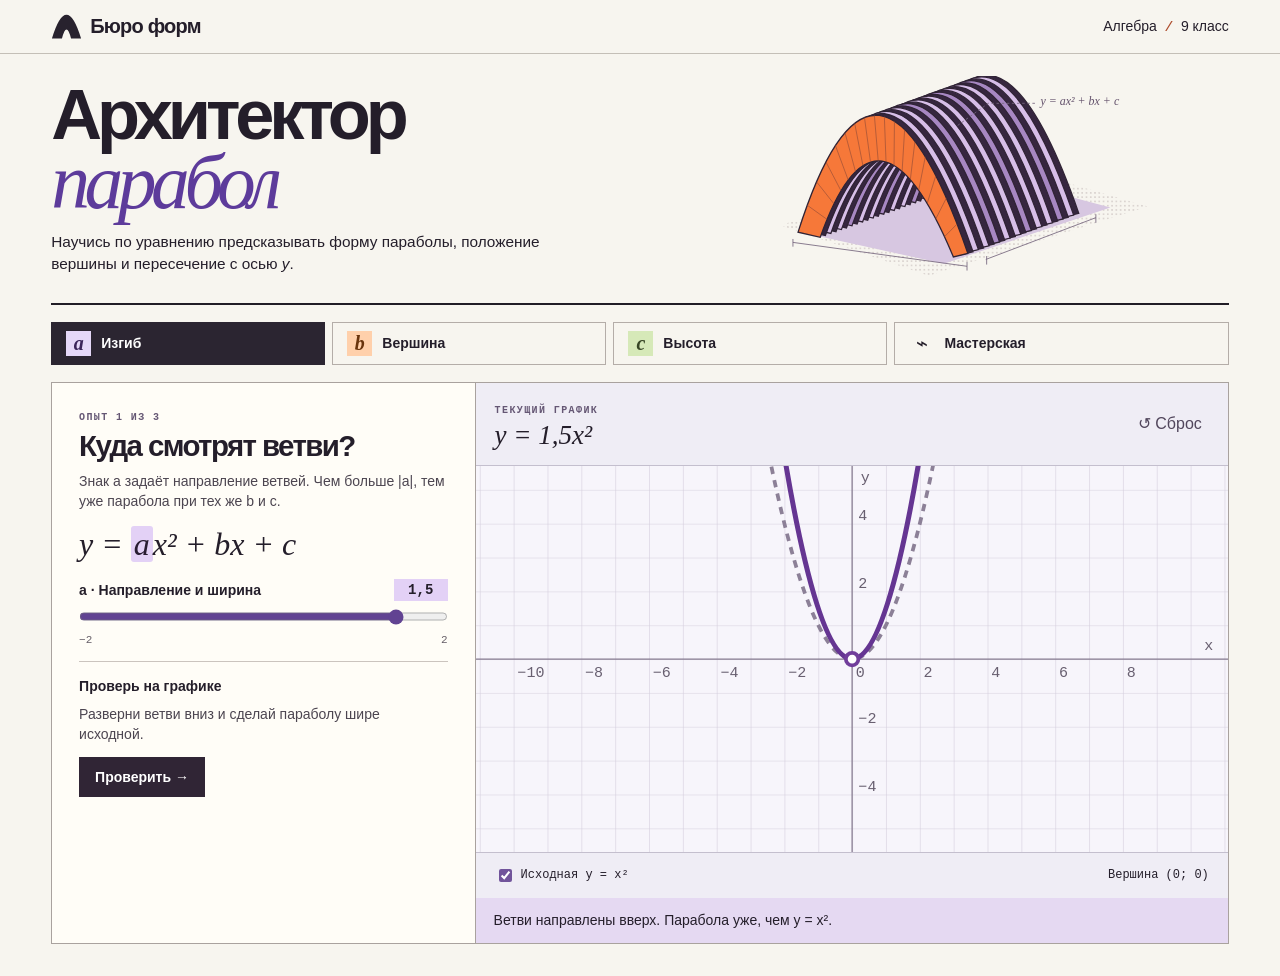
==== index.html @ 6758228d "Добавить учебный тренажёр «Архитектор парабол»" ====
<!doctype html>
<html lang="ru"><head><meta charset="utf-8"><meta name="viewport" content="width=device-width,initial-scale=1"><meta name="theme-color" content="#f7f5ef"><title>Архитектор парабол — Бюро форм</title><link rel="stylesheet" href="style.css"><script src="app.js" defer></script></head><body>
<header><div class="wrap top"><a class="brand" href="./"><svg viewBox="0 0 34 30" aria-hidden="true"><path d="M1 28Q17 -24 33 28H22Q17 8 12 28Z"/></svg>Бюро форм</a><span>Алгебра <b>⁄</b> 9 класс</span></div></header>
<main class="wrap">
<section class="poster"><div class="copy"><h1>Архитектор<br><em>парабол</em></h1><p>Научись по уравнению предсказывать форму параболы, положение вершины и пересечение с осью <i>y</i>.</p></div><svg id="sculpture" aria-label="Архитектурный этюд из параболических арок" viewBox="0 0 480 240" role="img"></svg></section>
<nav id="tabs" aria-label="Выбрать опыт"></nav>
<section class="lab"><article class="lesson"><div class="kicker" id="kicker"></div><h2 id="title"></h2><p id="explain"></p><div class="equation" aria-label="Общее уравнение">y = <span data-term="a">a</span>x² + <span data-term="b">b</span>x + <span data-term="c">c</span></div><div id="sliders"></div><section class="challenge"><strong id="challengeTitle"></strong><p id="challengeText"></p><div id="buttons"></div><div id="feedback" role="status"></div></section></article>
<article class="graph"><div class="graphhead"><div><small>ТЕКУЩИЙ ГРАФИК</small><h3 id="numeric"></h3></div><button id="reset" title="Сбросить значения текущего опыта">↺ Сброс</button></div><svg id="plot" role="img" viewBox="0 0 600 308"></svg><div class="graphfoot"><label><input type="checkbox" id="compare" checked> Исходная y = x²</label><span id="vertex"></span></div><p class="observation" id="observation"></p></article></section>
</main></body></html>
---- style.css ----
*{box-sizing:border-box}html{color-scheme:light}body{margin:0;background:#f7f5ef;color:#241e2a;font:16px/1.46 "Inter","Segoe UI",sans-serif}button,input{font:inherit}button{cursor:pointer}button:focus-visible,input:focus-visible,a:focus-visible{outline:3px solid #6651d1;outline-offset:3px}.wrap{max-width:1320px;margin:auto;padding:0 clamp(16px,4vw,64px)}header{border-bottom:1px solid #c4bfb7}.top{height:53px;display:flex;align-items:center;justify-content:space-between;font-size:14px}.top b{color:#ad4b2b;margin:0 7px}.brand{text-decoration:none;color:inherit;font-weight:800;letter-spacing:-.8px;font-size:20px;display:flex;align-items:center;gap:8px}.brand svg{width:31px;fill:#28222e}.poster{display:grid;grid-template-columns:1.15fr 1fr;align-items:center;border-bottom:2px solid #211d26;position:relative;padding:22px 0;gap:25px}.poster h1{margin:0;font-family:"Arial Black","Segoe UI",sans-serif;font-size:clamp(48px,5.5vw,83px);letter-spacing:-.073em;line-height:.91;font-weight:900}.poster h1 em{font-family:Georgia,serif;font-weight:normal;font-size:1.1em;letter-spacing:-.07em;color:#5d3b9b}.poster p{max-width:530px;margin:14px 0 0;font-size:clamp(14px,1.2vw,17px);line-height:1.4}.poster svg{width:100%;height:clamp(155px,16vw,224px);display:block}#tabs{display:grid;grid-template-columns:repeat(3,1fr) 1.22fr;margin:17px 0;gap:7px}.tab{background:transparent;border:1px solid #b4ada8;color:inherit;display:flex;align-items:center;gap:10px;padding:8px 14px;text-align:left;font-weight:650;font-size:14px;transition:background .15s}.tab:hover{background:#e9e5dc}.tab[aria-current=true]{background:#2b2531;color:white;border-color:#2b2531}.glyph{display:grid;place-items:center;width:25px;height:25px;background:#e5d8f8;color:#3b255a;font:italic bold 20px Georgia,serif}.tab:nth-child(2) .glyph{background:#ffd0ab;color:#69340d}.tab:nth-child(3) .glyph{background:#d6e9b8;color:#384726}.tab:nth-child(4) .glyph{color:inherit;background:transparent;font:20px Arial}.tick{margin-left:auto}.lab{display:grid;grid-template-columns:minmax(280px,.83fr) minmax(0,1.48fr);align-items:start;border:1px solid #a9a29e;margin-bottom:32px;background:#fffdf7}.lesson{padding:clamp(18px,2.1vw,31px)}.kicker,small{font:700 10px/1.5 Consolas,monospace;letter-spacing:1.4px;color:#655774}.lesson h2{font:720 clamp(26px,2.3vw,36px)/1.05 "Segoe UI",sans-serif;letter-spacing:-1.6px;margin:6px 0 9px}.lesson p{margin:6px 0 12px;color:#4c4550;font-size:14px}.equation{font:italic clamp(25px,2.5vw,38px)/1.3 Georgia,serif;margin:13px 0}.on{border-radius:3px;background:var(--tint);padding:0 3px;color:#291d32}.slider{display:block;margin:12px 0}.shead{display:flex;justify-content:space-between;align-items:center;font-size:14px;font-weight:650}.shead output{font:700 14px Consolas,monospace;background:var(--tint);padding:3px 9px;min-width:54px;text-align:center}.slider input{width:100%;accent-color:#614392;height:23px;margin:4px 0 0;cursor:pointer}.limits{display:flex;justify-content:space-between;font:11px Consolas,monospace;color:#676069}.challenge{border-top:1px solid #cbc4be;margin-top:15px;padding-top:12px}.challenge strong{font-size:14px}.challenge p{font-size:14px}.action{border:0;background:#302535;color:#fff;padding:10px 16px;font-weight:650;font-size:14px}.action:hover{background:#523c61}#feedback:not(:empty){font-size:14px;margin-top:9px;color:#783f25}#feedback.ok{color:#355531}.graph{min-width:0;border-left:1px solid #a9a29e;background:#efedf5}.graphhead,.graphfoot{display:flex;align-items:center;justify-content:space-between;gap:9px;padding:13px 19px}.graphhead{border-bottom:1px solid #c4bfce}.graphhead h3{font:italic 27px Georgia,serif;margin:1px 0}.graphhead button{color:#51465c;border:0;background:transparent;padding:7px}.graph svg{width:100%;display:block;background:#f7f5fb}.graphfoot{font:12px/1.3 Consolas,monospace;border-top:1px solid #c4bfce;flex-wrap:wrap}.graphfoot label{display:flex;gap:6px;align-items:center}.graphfoot input{accent-color:#71549b}.observation{padding:12px 18px;background:#e5d9f2;margin:0;min-height:43px;font-size:14px}.lab{background:linear-gradient(to right,#fffdf7 36%,#efedf5 36%)}.lesson{background:#fffdf7}.sr{position:absolute;width:1px;height:1px;overflow:hidden;clip-path:inset(50%)}@media(max-width:760px){.poster{grid-template-columns:1.25fr 1fr;gap:0}.lab{display:flex;flex-direction:column;background:#fffdf7}.lesson,.graph{width:100%}.graph{border-left:0;border-top:1px solid #a9a29e}.lab{display:grid;grid-template-columns:1fr}.lesson{display:contents}.kicker,.lesson h2,#explain,.equation,#sliders,.challenge{margin-left:16px;margin-right:16px}.kicker{margin-top:15px;grid-row:1}.lesson h2{grid-row:2}.lesson #explain{grid-row:3}.equation{grid-row:4;margin-top:0;margin-bottom:6px}.graph{grid-row:5}.graphhead{padding:6px 12px}.graphhead h3{font-size:23px}.graphfoot{padding:7px 12px}.observation{padding:8px 12px;min-height:0}#sliders{grid-row:6}.challenge{grid-row:7;margin-top:0;margin-bottom:16px}.tab{padding:7px;gap:5px}.poster p{max-width:440px}.poster svg{height:auto}.graph svg{max-height:320px}}@media(max-width:510px){.wrap{padding:0 12px}.poster{padding:18px 0 13px;display:block}.copy h1{font-size:46px;position:relative;z-index:1;width:62%}.poster svg{position:absolute;right:-3px;top:20px;width:42%;height:85px}.poster p{margin-top:12px;font-size:14px}.tab{flex-direction:column;justify-content:center;gap:3px;font-size:11px;padding:5px 2px;position:relative}.tick{position:absolute;right:3px;top:2px}.glyph{width:20px;height:20px;font-size:17px}#tabs{margin:10px 0;gap:4px}.top{height:44px}.graphhead small{font-size:9px}.graphfoot{font-size:11px}.graphhead h3{font-size:20px}.lesson h2{font-size:26px}.poster h1 em{font-size:1em}.equation{font-size:26px}}
@media(max-width:510px){.poster svg{top:52px;right:0;width:31%;height:50px}.graph #plot text{font-size:17px}}
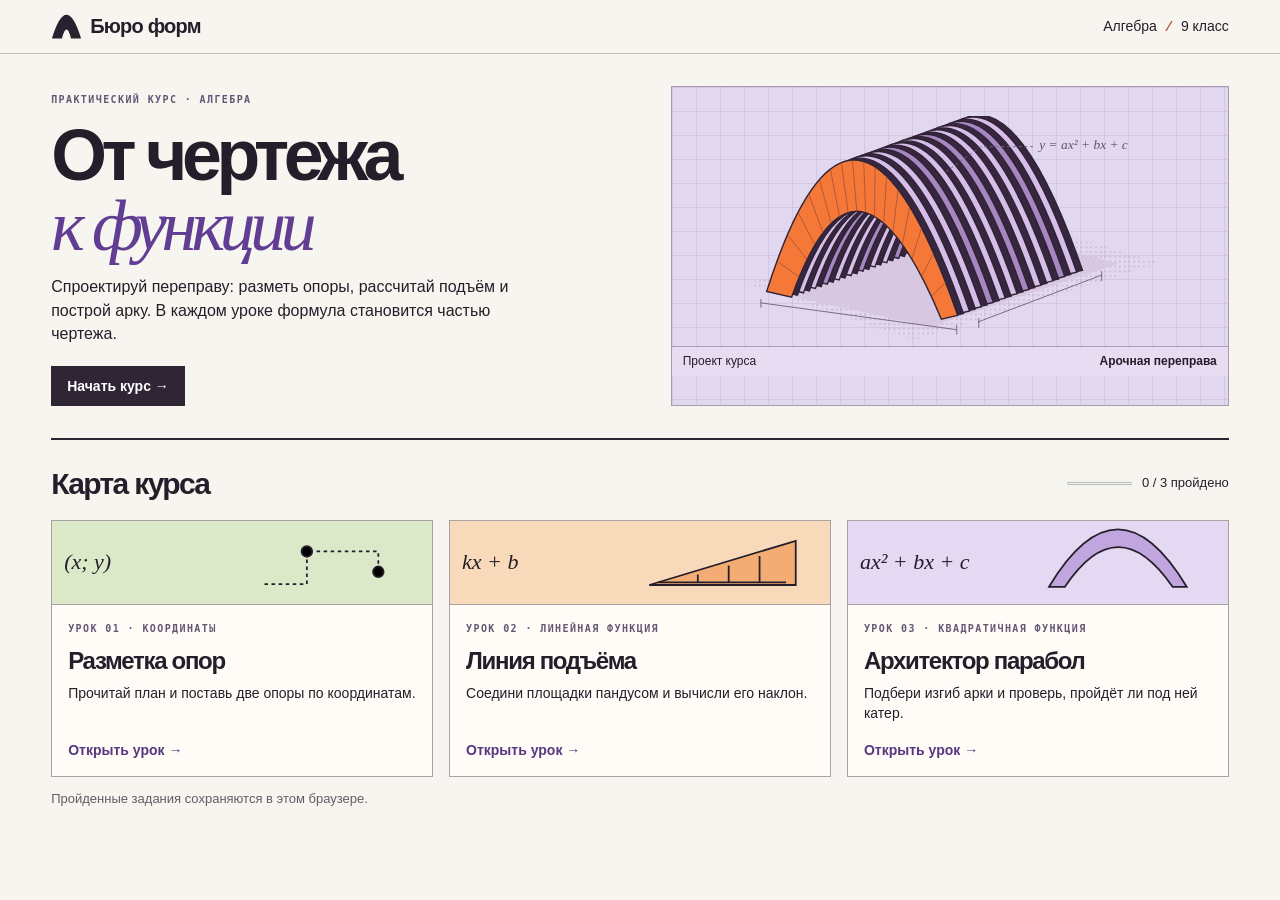
==== commit 75d6df88: "Объединить три практических урока в курс с картой и прогрессом" ====
--- a/index.html
+++ b/index.html
@@ -1,9 +1,3 @@
 <!doctype html>
-<html lang="ru"><head><meta charset="utf-8"><meta name="viewport" content="width=device-width,initial-scale=1"><meta name="theme-color" content="#f7f5ef"><title>Архитектор парабол — Бюро форм</title><link rel="stylesheet" href="style.css"><script src="app.js" defer></script></head><body>
-<header><div class="wrap top"><a class="brand" href="./"><svg viewBox="0 0 34 30" aria-hidden="true"><path d="M1 28Q17 -24 33 28H22Q17 8 12 28Z"/></svg>Бюро форм</a><span>Алгебра <b>⁄</b> 9 класс</span></div></header>
-<main class="wrap">
-<section class="poster"><div class="copy"><h1>Архитектор<br><em>парабол</em></h1><p>Научись по уравнению предсказывать форму параболы, положение вершины и пересечение с осью <i>y</i>.</p></div><svg id="sculpture" aria-label="Архитектурный этюд из параболических арок" viewBox="0 0 480 240" role="img"></svg></section>
-<nav id="tabs" aria-label="Выбрать опыт"></nav>
-<section class="lab"><article class="lesson"><div class="kicker" id="kicker"></div><h2 id="title"></h2><p id="explain"></p><div class="equation" aria-label="Общее уравнение">y = <span data-term="a">a</span>x² + <span data-term="b">b</span>x + <span data-term="c">c</span></div><div id="sliders"></div><section class="challenge"><strong id="challengeTitle"></strong><p id="challengeText"></p><div id="buttons"></div><div id="feedback" role="status"></div></section></article>
-<article class="graph"><div class="graphhead"><div><small>ТЕКУЩИЙ ГРАФИК</small><h3 id="numeric"></h3></div><button id="reset" title="Сбросить значения текущего опыта">↺ Сброс</button></div><svg id="plot" role="img" viewBox="0 0 600 308"></svg><div class="graphfoot"><label><input type="checkbox" id="compare" checked> Исходная y = x²</label><span id="vertex"></span></div><p class="observation" id="observation"></p></article></section>
-</main></body></html>
+<html lang="ru"><head><meta charset="utf-8"><meta name="viewport" content="width=device-width,initial-scale=1"><title>От чертежа к функции — Бюро форм</title><link rel="stylesheet" href="style.css"><link rel="stylesheet" href="course.css"><script defer src="progress.js"></script><script defer src="course.js"></script></head>
+<body><header><div class="wrap top"><a class="brand" href="index.html"><svg viewBox="0 0 34 30" aria-hidden="true"><path d="M1 28Q17 -24 33 28H22Q17 8 12 28Z"/></svg>Бюро форм</a><span>Алгебра <b>⁄</b> 9 класс</span></div></header><main class="wrap syllabus" id="course"></main></body></html>
--- a/course.css
+++ b/course.css
@@ -0,0 +1 @@
+.syllabus{padding-bottom:34px}.cover{display:grid;grid-template-columns:1.06fr 1fr;gap:28px;align-items:stretch;padding:32px 0;border-bottom:2px solid #302535}.cover h1,.practicehead h1{font:900 clamp(42px,5.6vw,82px)/.97 "Arial Black","Segoe UI",sans-serif;letter-spacing:-.075em;margin:12px 0}.cover h1 em{font-family:Georgia,serif;font-weight:normal;color:#613d93}.cover p{max-width:495px;margin:14px 0 20px}.action{display:inline-block;text-decoration:none}.cover figure{margin:0;position:relative;display:flex;flex-direction:column;justify-content:center;background-color:#e1d7ef;background-image:linear-gradient(#a68abd38 1px,transparent 1px),linear-gradient(90deg,#a68abd38 1px,transparent 1px);background-size:24px 24px;border:1px solid #a79ab2;overflow:hidden}.cover img{width:100%;height:clamp(160px,18vw,235px)}.cover figcaption{display:flex;justify-content:space-between;gap:8px;font-size:12px;border-top:1px solid #af9cbe;background:#e7dcf1;padding:6px 11px}.planhead,.course-end,.crumb{display:flex;gap:12px;justify-content:space-between;align-items:center}.planhead{margin:22px 0 14px}.planhead h2,.practicehead h1,.exercise h2,.unitcopy h3{margin:0;letter-spacing:-.055em}.planhead h2{font-size:30px}.meter{display:flex;align-items:center;gap:10px;font-size:13px}.meter progress{width:65px;height:7px;accent-color:#65428a}.route{display:grid;grid-template-columns:repeat(3,minmax(0,1fr));gap:16px}.unit{display:flex;flex-direction:column;border:1px solid #aaa1a3;text-decoration:none;color:inherit;background:#fffcf7}.unit:hover{border-color:#5a3980}.unitart{background:#dce9c8;display:flex;align-items:center;justify-content:space-between;overflow:hidden;border-bottom:1px solid #aaa1a3;padding:4px 12px}.unitart span{white-space:nowrap;font:italic 22px Georgia,serif}.unitart svg{width:55%;height:75px}.u1 .unitart{background:#f8d9b9}.u2 .unitart{background:#e4d8f2}.unitcopy{padding:16px;display:flex;flex:1;flex-direction:column}.unitcopy h3{font-size:24px;margin:7px 0 0}.unitcopy p{font-size:14px;margin:5px 0 16px}.unitcopy strong{font-size:14px;color:#563781;margin-top:auto}.storage,.crumb,.course-end{font-size:13px;color:#665b67}.crumb,.course-end{padding:13px 0}.crumb a,.course-end a{color:#50316e;font-weight:650}.course-end{border-top:1px solid #b9aebc;margin-bottom:25px}.practicehead{margin:22px 0}.practicehead h1{font-size:clamp(34px,5vw,62px);margin-top:5px}.worksheet{display:grid;grid-template-columns:1fr 1.3fr;border:1px solid #aaa1a3;background:#fffcf7}.exercise{padding:clamp(18px,3vw,38px)}.exercise h2{font-size:clamp(23px,2.4vw,36px)}.exercise p{margin:10px 0 16px}.exercise #response{color:#543473}.exercise .slider{--tint:#e3d1f6}.sheet{border-left:1px solid #aaa1a3;background:#f2eff6}.sheet svg{display:block;width:100%}.sheet .graphhead{background:#e5d9ee}.sheet b{font:italic 23px Georgia,serif}@media(max-width:700px){.cover{gap:12px;padding:18px 0;grid-template-columns:1fr 1fr}.cover h1{font-size:40px}.cover figure{align-self:center}.cover p{font-size:14px}.route{grid-template-columns:1fr}.unit{display:grid;grid-template-columns:30% 1fr}.unitart{flex-direction:column;justify-content:center;border-bottom:0;border-right:1px solid #aaa1a3}.unitart svg{width:100%}.unitcopy{padding:12px}.unitcopy h3{font-size:21px}.unitcopy p{margin-bottom:7px}.worksheet{display:flex;flex-direction:column}.sheet{border-left:none}.exercise{display:contents}.exercise>*,.exercise #response{margin-left:14px;margin-right:14px}.exercise>small{margin-top:16px}.sheet{order:1}.exercise #adjust{order:2}.exercise button{order:3;align-self:flex-start}.exercise #response{order:4}.crumb{align-items:baseline;font-size:12px}.crumb span{text-align:right}.cover figcaption{display:block}.cover figcaption b{display:block}.meter progress{width:38px}}@media(max-width:460px){.cover{grid-template-columns:1fr}.cover figure{grid-row:1;flex-direction:row;align-items:center}.cover img{width:65%;height:103px}.cover figcaption{background:transparent;border:0}.cover h1 br{display:none}.cover h1 em:before{content:" "}.cover h1{font-size:38px}.cover p{margin:8px 0 12px}.unitart svg{height:48px}.unitart{padding:6px}.planhead h2{font-size:25px}.meter{gap:5px}}
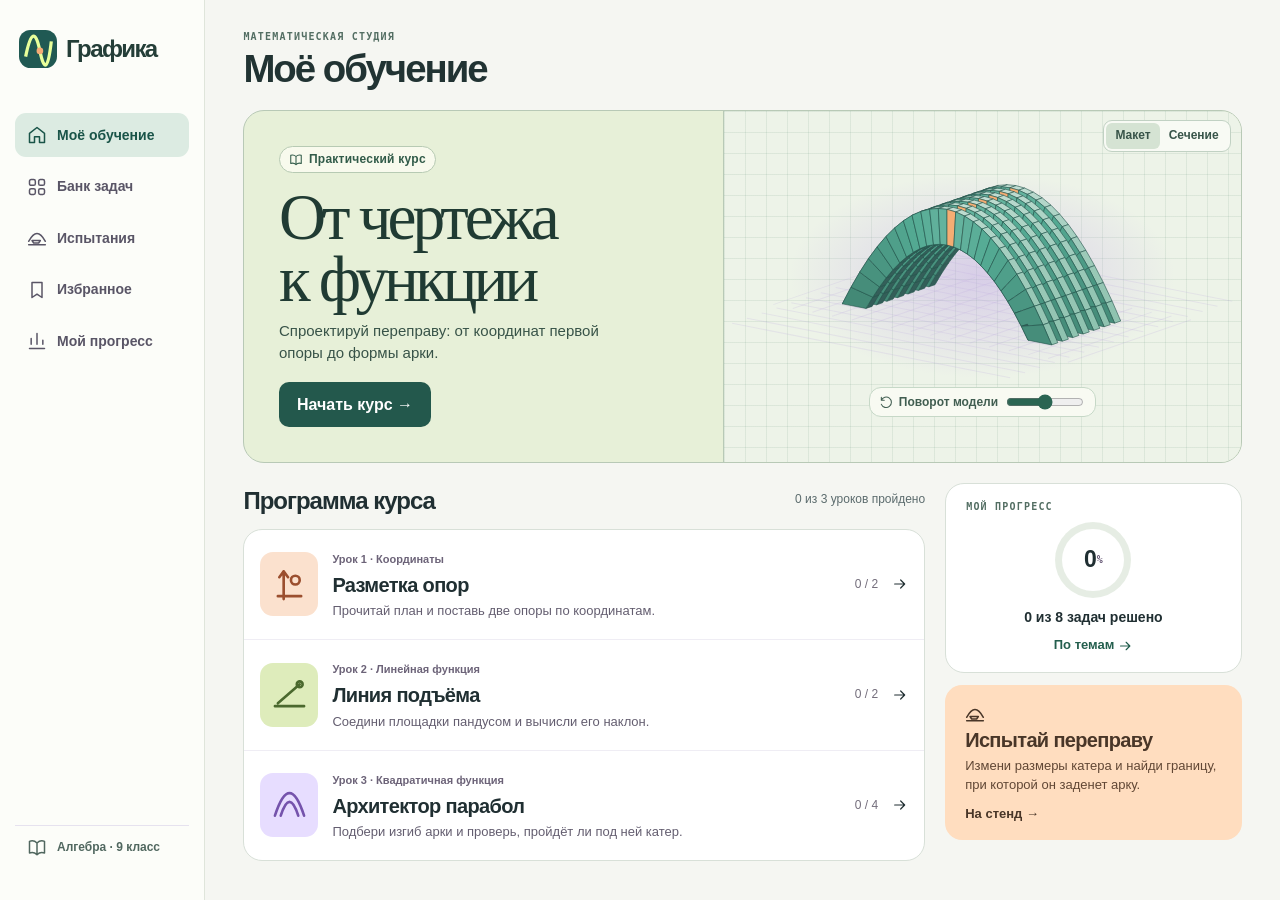
==== commit c05424dd: "Создать студию Графика с банком задач и инженерными испытаниями" ====
--- a/index.html
+++ b/index.html
@@ -1,3 +1,5 @@
 <!doctype html>
-<html lang="ru"><head><meta charset="utf-8"><meta name="viewport" content="width=device-width,initial-scale=1"><title>От чертежа к функции — Бюро форм</title><link rel="stylesheet" href="style.css"><link rel="stylesheet" href="course.css"><script defer src="progress.js"></script><script defer src="course.js"></script></head>
-<body><header><div class="wrap top"><a class="brand" href="index.html"><svg viewBox="0 0 34 30" aria-hidden="true"><path d="M1 28Q17 -24 33 28H22Q17 8 12 28Z"/></svg>Бюро форм</a><span>Алгебра <b>⁄</b> 9 класс</span></div></header><main class="wrap syllabus" id="course"></main></body></html>
+<html lang="ru"><head><meta charset="utf-8"><meta name="viewport" content="width=device-width,initial-scale=1"><title>От чертежа к функции — Графика</title><link rel="stylesheet" href="style.css"><link rel="stylesheet" href="course.css"><link rel="stylesheet" href="studio.css"><script defer src="progress.js"></script><script defer src="studio.js"></script><script defer src="testing.js"></script><script defer src="course.js"></script></head>
+<body><header><div class="wrap top"><a class="brand" href="index.html"><svg viewBox="0 0 34 30" aria-hidden="true"><path d="M1 28Q17 -24 33 28H22Q17 8 12 28Z"/></svg>Графика</a><span>Алгебра <b>⁄</b> 9 класс</span></div></header><main class="wrap syllabus" id="course"></main></body></html>
+
+
--- a/studio.css
+++ b/studio.css
@@ -0,0 +1,22 @@
+body{--ink:#252034;--purple:#6953df;--muted:#6c6878;--rail:205px;background:#f6f5fa;color:var(--ink);padding-left:var(--rail);font-family:Inter,"Segoe UI",Arial,sans-serif}body>header{width:var(--rail);position:fixed;inset:0 auto 0 0;background:#fff;z-index:4;border-right:1px solid #e5e3eb;border-bottom:0;display:flex;flex-direction:column;padding:30px 15px}.studio-brand{font-size:22px;font-weight:800;letter-spacing:-1.3px;display:flex;gap:9px;align-items:center;text-decoration:none;color:var(--ink);margin:0 0 45px 4px}.studio-brand span{background:var(--purple);color:white;border-radius:12px;width:39px;height:39px;display:grid;place-items:center;font:40px/.8 Georgia}.ico{width:20px;height:20px;flex:none;vertical-align:middle}header nav{display:grid;gap:7px}header nav a,.rail-foot{display:flex;align-items:center;gap:10px;padding:12px;color:#595566;font-size:14px;font-weight:600;text-decoration:none;border-radius:11px}header nav a[aria-current=page]{background:#ebe7ff;color:#5942bf}header nav a:hover,.bookmark:hover{background:#f2effa}.rail-foot{margin-top:auto;font-size:12px;border-top:1px solid #e6e2ef;border-radius:0}.wrap{max-width:1480px;margin:auto;padding:0 clamp(16px,3vw,48px)}main{padding-bottom:35px!important}.dashboard{display:grid;grid-template-columns:minmax(0,2.3fr) minmax(190px,1fr);gap:20px}.dashboard-heading,.mission{grid-column:1/-1}.dashboard-heading,.viewhead{padding-top:30px}.eyeline,.viewhead>small,.dashboard .course-label{font:700 10px/1.3 Consolas,monospace;letter-spacing:1.2px}.dashboard-heading .eyeline,.viewhead>small,.result-card .eyeline{color:#696675}.dashboard h1,.viewhead h1{font:750 clamp(32px,3vw,46px)/1.1 "Segoe UI",sans-serif;letter-spacing:-2px;margin:5px 0 0}.mission{position:relative;color:#fff;overflow:hidden;background:radial-gradient(ellipse at 90% 60%,#634d87 0,#43365f 37%,#29233e 75%);border-radius:23px;display:grid;grid-template-columns:1fr 1fr;padding:clamp(18px,2.6vw,36px);align-items:center;gap:6px}.mission .course-label{background:#ffffff15;border:1px solid #ffffff35;color:#e9e0fd;border-radius:30px;padding:5px 9px;display:inline-flex;align-items:center;gap:6px;letter-spacing:.25px;font-family:inherit;font-size:12px}.course-label .ico{width:14px;height:14px}.mission h2{font:750 clamp(39px,4vw,62px)/.98 "Segoe UI",sans-serif;letter-spacing:-2.8px;margin:14px 0 10px}.mission p{color:#e4dfec;max-width:345px;font-size:15px;margin:0 0 18px}.launch,.action{background:#674bd9;color:white;border-radius:10px;text-decoration:none;display:inline-block;padding:11px 18px;font-weight:650}.launch{background:#e3fb88;color:#262335}.launch:hover{background:#f1ffb6}.model{min-width:0;text-align:center}.model svg{display:block;width:100%;max-height:235px}.model label{color:#e7e2ef;font-size:12px;display:inline-flex;align-items:center;gap:6px}.model input{width:78px;accent-color:#dec8ff;cursor:ew-resize}.model .ico{width:14px}.planhead{margin:0 0 11px}.planhead h2,.result-list h2,.practice-tile h3{letter-spacing:-1px;font-size:24px}.planhead>span{font-size:12px;color:var(--muted)}.module-list,.result-card,.library,.result-list article,.worksheet,.lab{background:#fff;border:1px solid #e2dfeb;border-radius:19px;overflow:hidden}.module{padding:16px;display:flex;align-items:center;gap:14px;color:inherit;text-decoration:none}.module+.module,.task-row+.task-row{border-top:1px solid #efedf4}.module:hover,.task-row:hover,.result-list article a:hover{background:#f9f7ff}.module-icon{width:58px;height:64px;flex:none;display:grid;place-items:center;background:#fbe1ce;color:#9b4f2f;border-radius:13px}.module-icon .ico{width:35px;height:35px}.u1 .module-icon{background:#deecbb;color:#4b692e}.u2 .module-icon{background:#e7ddff;color:#7553ac}.module-desc{flex:1}.module-desc small,.task-row small{font:600 11px/1.4 "Segoe UI",sans-serif;letter-spacing:0;color:#6c6378}.module-desc h3,.practice-tile h3{margin:2px 0;font-size:20px;letter-spacing:-.65px}.module-desc p,.practice-tile p{font-size:13px;color:#645e70;margin:2px 0}.module-count{font-size:12px;white-space:nowrap;color:#736d7b}.module>.ico{width:16px}.dash-aside{display:grid;align-content:start;gap:12px}.result-card,.practice-tile{padding:16px 20px}.result-card{display:grid;justify-items:center;gap:9px}.result-card .eyeline{justify-self:start}.dial{width:76px;height:76px;border-radius:50%;display:grid;place-items:center;background:conic-gradient(#7759d9 var(--arc),#eeebf5 0)}.dial b{border-radius:50%;width:62px;height:62px;background:white;display:grid;align-content:center;justify-content:center;display:flex;align-items:center;font-size:23px}.dial small{letter-spacing:0}.result-card strong{font-size:14px}.result-card a,.empty a{color:#5f43bc;text-decoration:none;font-weight:600;font-size:13px}.result-card .ico{width:15px}.practice-tile{border-radius:17px;background:#e4eccf;color:#35432e;text-decoration:none;display:block}.practice-tile b{display:block;margin-top:10px;font-size:13px}.viewhead{margin-bottom:22px}.viewhead p{color:var(--muted)}.library,.result-list article{padding:20px}.find{display:flex;align-items:center;gap:8px;padding:9px 12px;border:1px solid #d1cadb;border-radius:11px}.find input{width:100%;padding:4px;border:0;background:none}.filters{display:flex;gap:7px;flex-wrap:wrap;margin:16px 0}.filters button,.bookmark{border:0;border-radius:24px;padding:8px 13px;background:#f2eff8}.filters button[aria-pressed=true]{background:#433157;color:white}.task-row{display:flex;align-items:center;gap:8px}.task-row a{display:grid;gap:3px;flex:1;padding:13px 5px;color:inherit;text-decoration:none}.bookmark{border-radius:10px;padding:9px}.bookmark[aria-pressed=true]{color:#6547be}.bookmark[aria-pressed=true] svg{fill:#d5c1fa}.empty{padding:22px 4px;color:var(--muted)}.result-list{display:grid;grid-template-columns:repeat(auto-fit,minmax(210px,1fr));gap:14px}.result-list h2{margin:0 0 9px}.result-list progress{accent-color:#7956cc;width:100%}.result-list a{display:flex;justify-content:space-between;text-decoration:none;padding:11px 0;color:inherit;font-size:14px}.worksheet,.lab{background:#fff}.lesson,.exercise{background:#fff}.crumb{padding:20px 0 8px}.poster{border-bottom:0}.poster h1 em{color:#6953bc}.tab{border-radius:11px}.studio-lesson .sheet,#drawing{touch-action:pan-y}.sheet #drawing.selectable{touch-action:none;cursor:crosshair}.model input:focus-visible{outline-color:white}
+@media(max-width:1020px){body{--rail:170px}body>header{padding:24px 8px}.module{gap:9px;padding:12px}.module-desc p{display:none}.dashboard{gap:14px}.model label{font-size:11px}.module-icon{width:43px;height:50px}}@media(max-width:800px){body{padding-left:0;padding-bottom:65px}body>header{width:100%;height:56px;position:relative;padding:7px 15px;display:flex;flex-direction:row;align-items:center;justify-content:space-between;border-right:0;border-bottom:1px solid #e5e3eb}.studio-brand{margin:0;font-size:19px}.studio-brand span{width:32px;height:32px;font-size:32px}.rail-foot{margin:0;padding:4px;border:0}.rail-foot .ico{width:15px}header nav{position:fixed;bottom:0;left:0;right:0;z-index:10;background:#fffffff5;border-top:1px solid #e1dce9;display:flex;justify-content:space-around;padding:5px 4px max(5px,env(safe-area-inset-bottom));backdrop-filter:blur(12px)}header nav a{flex:1;flex-direction:column;gap:2px;padding:4px 0;font-size:11px}.dashboard-heading,.viewhead{padding-top:18px}.mission h2{font-size:40px}.dash-aside{grid-template-columns:1fr 1fr}.dashboard{grid-template-columns:1fr}.module-desc p{display:block}.mission{min-height:235px}.practice-tile{align-content:center}.lab{border-radius:14px}.module-count{font-size:11px}}@media(max-width:520px){.mission{grid-template-columns:1fr;padding:19px;gap:3px}.mission h2{font-size:36px;letter-spacing:-1.6px}.mission h2 br{display:none}.mission h2 br:after{content:' '}.mission p{margin-bottom:12px}.model{display:flex;align-items:center;flex-direction:column}.model svg{height:150px}.dashboard{gap:16px}.planhead h2{font-size:22px}.planhead{gap:6px}.module-desc p{display:none}.module{padding:13px 10px}.module h3{font-size:17px}.module-icon{width:40px;height:43px}.module-icon .ico{width:26px}.module>.ico{display:none}.module-count{margin-left:auto}.practice-tile,.result-card,.library{padding:14px}.filters{gap:5px}.filters button{padding:6px 10px}.result-list{grid-template-columns:1fr}.mission h2 br{display:initial}}
+.studio-brand{white-space:nowrap;font-size:20px}.studio-brand span{flex:none}#model{cursor:grab;touch-action:pan-y}#model:active{cursor:grabbing}#plot.movable{cursor:crosshair;touch-action:none}
+
+/* Graph-paper studio */
+body{--ink:#202f32;--muted:#5b6b6d;--purple:#285f57;background:#f5f6f2;color:var(--ink)}
+body>header{background:#fcfdf9;border-color:#dfe5db}.studio-brand{font-size:24px;letter-spacing:-1.6px;color:#243e38}.graph-logo{height:38px;width:38px;flex:none}.rail-foot{color:#50675f}
+header nav a[aria-current=page]{background:#dcebe2;color:#195448}header nav a:hover{background:#ecf2ea}
+.dashboard-heading .eyeline,.viewhead>small,.result-card .eyeline{color:#536e63}
+.dashboard h1,.viewhead h1,.practicehead h1,.poster h1{color:#213333}
+.mission{padding:0;gap:0;align-items:stretch;background:#e7f0d8;border:1px solid #b8c9b6;color:#203b33;border-radius:21px;grid-template-columns:1fr 1.08fr}
+.mission-copy{padding:clamp(22px,2.7vw,39px)}.mission .course-label{background:#f8faed;border:1px solid #b7cab3;color:#315b49}
+.mission h2{font-family:Georgia,"Times New Roman",serif;letter-spacing:-.062em;font-weight:500;font-size:clamp(44px,5.1vw,75px);line-height:.94}
+.mission p{color:#385348;line-height:1.45}.launch,.action,.primary{background:#23584c;color:#fff}.launch:hover,.action:hover,.primary:hover{background:#143e35}
+.model{position:relative;display:flex;flex-direction:column;align-items:center;justify-content:center;min-width:0;background-color:#edf3e8;background-image:linear-gradient(90deg,#779f8a26 1px,transparent 1px),linear-gradient(#779f8a26 1px,transparent 1px);background-size:21px 21px;border-left:1px solid #b8c9b6;padding:34px 8px 12px}
+.model svg#model{height:210px;max-height:230px}.model label{font-weight:600;color:#415e51;background:#f8faf2;padding:4px 9px;border-radius:12px;border:1px solid #c6d8c7}.model label[hidden]{display:none}.model input{accent-color:#2a6552}.model-tabs{position:absolute;right:10px;top:9px;display:flex;padding:2px;border:1px solid #c1d1c3;background:#f8faf4;border-radius:9px}.model-tabs button,.predictions button{border:0;background:transparent;color:#385449;font-weight:650;font-size:12px;border-radius:6px;padding:4px 9px}.model-tabs button[aria-pressed=true]{background:#d5e3d3}
+.module-list,.result-card,.library,.result-list article,.worksheet,.lab,.bench,.triallog{border-color:#d8e0d8}.module:hover,.task-row:hover{background:#f2f6ef}
+.dial{background:conic-gradient(#3d7860 var(--arc),#e6ede4 0)}.practice-tile{background:#ffddbf;color:#493628}.practice-tile p{color:#614735}.result-card a,.empty a,.crumb a,.course-end a{color:#245f4e}.filters button[aria-pressed=true]{background:#24594c}.filters button,.bookmark{background:#edf2ea}.bookmark[aria-pressed=true] .ico{fill:#a6d9c4;stroke:#24594c}
+.poster h1 em{color:#326951}.tab[aria-current=true]{background:#214e45;border-color:#214e45}.graph,.sheet,.graphfoot{background:#f2f6ef}.graph svg,.sheet #drawing{background:#fbfcf8}.graphhead,.sheet .graphhead{background:#e8efe3}.observation{background:#e1eddb}.slider input{accent-color:#34705d}.result-list progress{accent-color:#36765e}
+.bench{display:grid;grid-template-columns:minmax(0,1.45fr) minmax(240px,1fr);background:#fff;border:1px solid #ccd8cd;border-radius:17px;overflow:hidden}.test-canvas{background:#f7fbf7}.test-canvas svg{display:block;width:100%;height:auto}.sheetbar{display:flex;justify-content:space-between;gap:6px;align-items:center;background:#e5eee5;padding:13px 16px;font-size:14px}.sheetbar span{font-family:Georgia,serif;font-style:italic}.test-controls{border-left:1px solid #dce4da;padding:18px 20px}.test-controls h2,.triallog h2{font-size:22px;letter-spacing:-.7px;margin:0 0 13px}.test-controls .slider{--tint:#e0eddc}.predictions{display:flex;gap:7px;margin-top:9px}.predictions button{background:#24594c;color:white;padding:10px;font-size:13px}.predictions button:disabled{background:#dbe4db;color:#486157;cursor:default}.test-controls #testResult{font-size:14px;line-height:1.55;color:#3b5148}.triallog{border:1px solid #d8dfd5;background:#fff;margin:16px 0 32px;padding:17px 21px;border-radius:16px}.triallog p{font-size:14px;color:#52645c}.triallog #trialRows>div{display:flex;align-items:center;justify-content:space-between;gap:8px;padding:9px 0;border-top:1px solid #e3e9df;font-size:14px}
+@media(max-width:800px){.graph-logo{width:30px;height:30px}header nav a{font-size:10px}.mission-copy{padding:20px}.model svg#model{height:166px}.model{padding-top:34px}.bench{grid-template-columns:1fr}.test-controls{border-left:0;border-top:1px solid #dce4da}.test-canvas svg{max-height:330px}.studio-brand{font-size:21px}}
+@media(max-width:520px){.mission{grid-template-columns:1fr}.mission-copy{padding:17px 19px 14px}.mission h2{font-size:38px;letter-spacing:-1.9px}.mission h2 br{display:none}.mission h2 br::after{content:" "}.model{border-left:0;border-top:1px solid #b8c9b6;padding:10px 5px 8px}.model svg#model{height:142px}.model-tabs{top:6px;right:5px}.model-tabs button{font-size:10px;padding:4px 5px}.test-controls{padding:15px}.triallog #trialRows>div{font-size:12px}.triallog{padding:14px}.sheetbar{font-size:12px}}
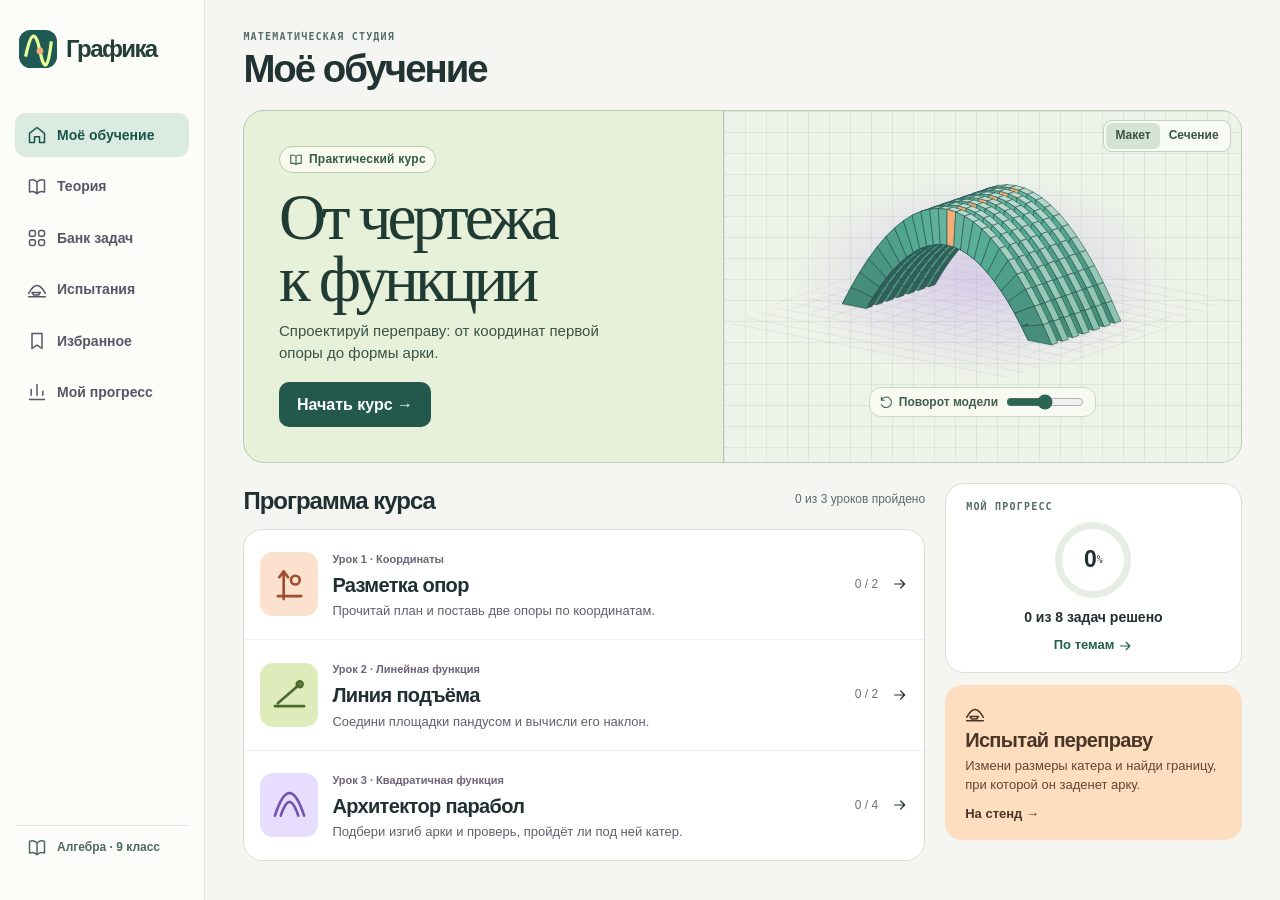
==== commit f1a57129: "Добавить теорию с примерами и переходами к практике" ====
--- a/index.html
+++ b/index.html
@@ -1,5 +1,6 @@
 <!doctype html>
-<html lang="ru"><head><meta charset="utf-8"><meta name="viewport" content="width=device-width,initial-scale=1"><title>От чертежа к функции — Графика</title><link rel="stylesheet" href="style.css"><link rel="stylesheet" href="course.css"><link rel="stylesheet" href="studio.css"><script defer src="progress.js"></script><script defer src="studio.js"></script><script defer src="testing.js"></script><script defer src="course.js"></script></head>
+<html lang="ru"><head><meta charset="utf-8"><meta name="viewport" content="width=device-width,initial-scale=1"><title>От чертежа к функции — Графика</title><link rel="stylesheet" href="style.css"><link rel="stylesheet" href="course.css"><link rel="stylesheet" href="studio.css"><script defer src="progress.js"></script><script defer src="theory.js"></script><script defer src="studio.js"></script><script defer src="testing.js"></script><script defer src="course.js"></script></head>
 <body><header><div class="wrap top"><a class="brand" href="index.html"><svg viewBox="0 0 34 30" aria-hidden="true"><path d="M1 28Q17 -24 33 28H22Q17 8 12 28Z"/></svg>Графика</a><span>Алгебра <b>⁄</b> 9 класс</span></div></header><main class="wrap syllabus" id="course"></main></body></html>
 
 
+
--- a/studio.css
+++ b/studio.css
@@ -20,3 +20,4 @@
 .bench{display:grid;grid-template-columns:minmax(0,1.45fr) minmax(240px,1fr);background:#fff;border:1px solid #ccd8cd;border-radius:17px;overflow:hidden}.test-canvas{background:#f7fbf7}.test-canvas svg{display:block;width:100%;height:auto}.sheetbar{display:flex;justify-content:space-between;gap:6px;align-items:center;background:#e5eee5;padding:13px 16px;font-size:14px}.sheetbar span{font-family:Georgia,serif;font-style:italic}.test-controls{border-left:1px solid #dce4da;padding:18px 20px}.test-controls h2,.triallog h2{font-size:22px;letter-spacing:-.7px;margin:0 0 13px}.test-controls .slider{--tint:#e0eddc}.predictions{display:flex;gap:7px;margin-top:9px}.predictions button{background:#24594c;color:white;padding:10px;font-size:13px}.predictions button:disabled{background:#dbe4db;color:#486157;cursor:default}.test-controls #testResult{font-size:14px;line-height:1.55;color:#3b5148}.triallog{border:1px solid #d8dfd5;background:#fff;margin:16px 0 32px;padding:17px 21px;border-radius:16px}.triallog p{font-size:14px;color:#52645c}.triallog #trialRows>div{display:flex;align-items:center;justify-content:space-between;gap:8px;padding:9px 0;border-top:1px solid #e3e9df;font-size:14px}
 @media(max-width:800px){.graph-logo{width:30px;height:30px}header nav a{font-size:10px}.mission-copy{padding:20px}.model svg#model{height:166px}.model{padding-top:34px}.bench{grid-template-columns:1fr}.test-controls{border-left:0;border-top:1px solid #dce4da}.test-canvas svg{max-height:330px}.studio-brand{font-size:21px}}
 @media(max-width:520px){.mission{grid-template-columns:1fr}.mission-copy{padding:17px 19px 14px}.mission h2{font-size:38px;letter-spacing:-1.9px}.mission h2 br{display:none}.mission h2 br::after{content:" "}.model{border-left:0;border-top:1px solid #b8c9b6;padding:10px 5px 8px}.model svg#model{height:142px}.model-tabs{top:6px;right:5px}.model-tabs button{font-size:10px;padding:4px 5px}.test-controls{padding:15px}.triallog #trialRows>div{font-size:12px}.triallog{padding:14px}.sheetbar{font-size:12px}}
+.theory-chapter{max-width:850px;margin:24px 0}.theory-chapter h2{font-size:22px;letter-spacing:-.6px}.quick-theory{background:#f5faf1;border:1px solid #c7d9ca;border-radius:12px;margin:8px 0 14px;color:#244a40}.quick-theory summary{padding:12px 16px;cursor:pointer;font-size:15px;font-weight:650}.note-body{max-width:76ch;padding:0 16px 8px;color:#31453f;font-size:15px;line-height:1.58}.note-body p{margin:5px 0 11px}.note-body .note-formula{padding:8px 12px;background:#e3eddf;font:italic 19px/1.35 Georgia,serif;border-radius:6px}.note-practice{display:inline-block;padding:0 16px 14px;color:#1d5b48;font-weight:650}.quick-theory summary:focus-visible{outline:3px solid #366b54;border-radius:10px}@media(max-width:800px){header nav a{min-width:0;font-size:clamp(8px,2.2vw,11px);text-align:center}}
